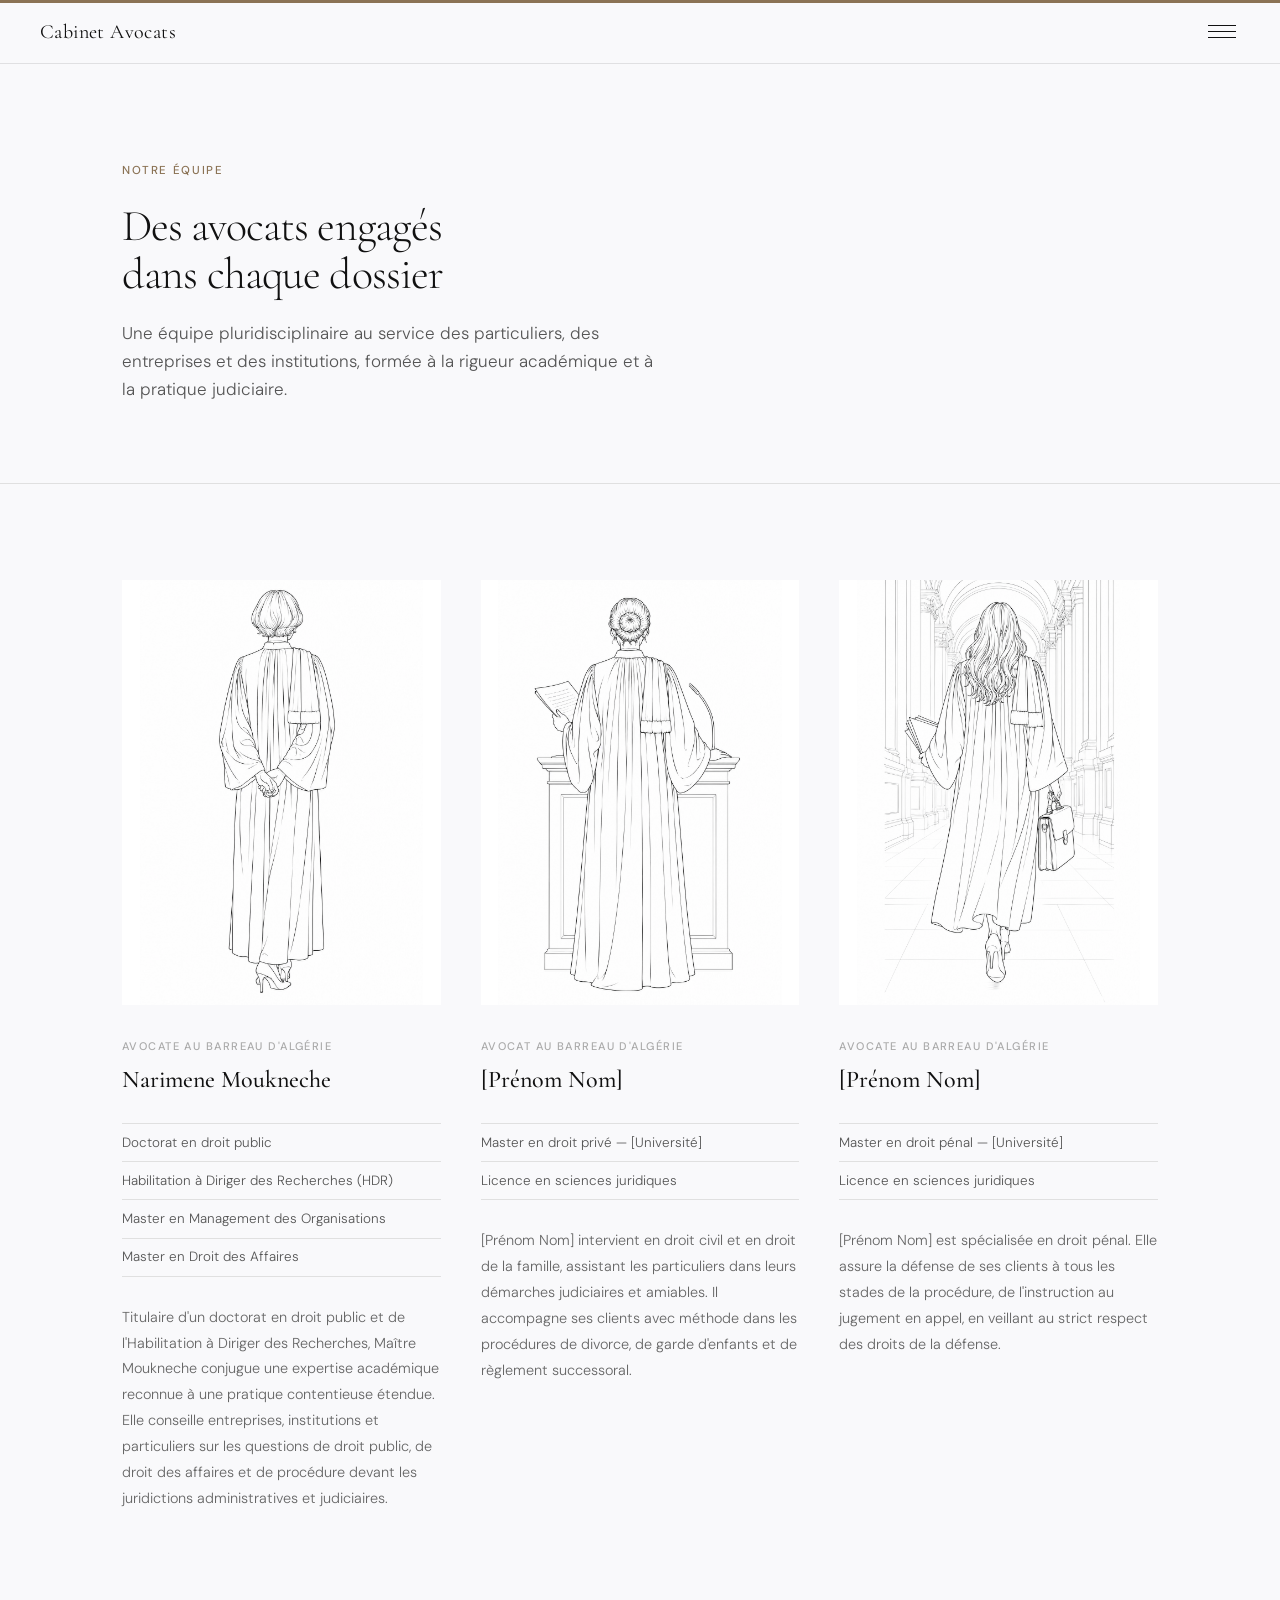
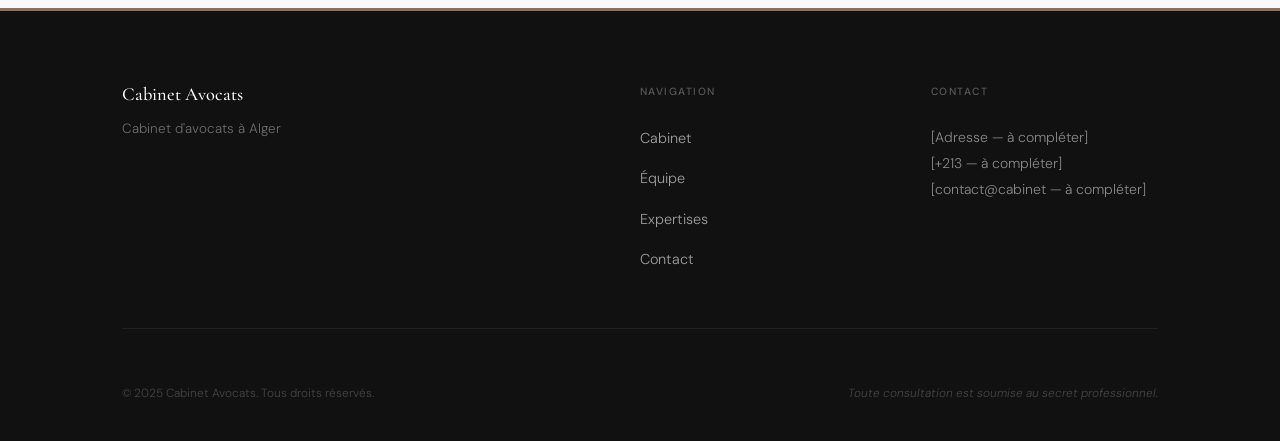
==== equipe.html @ 3588950a "Add files via upload" ====
<!DOCTYPE html>
<html lang="fr">
<head>
  <meta charset="UTF-8">
  <meta name="viewport" content="width=device-width, initial-scale=1.0">
  <meta name="description" content="L'équipe du Cabinet Avocats — Narimene Moukneche, docteure en droit public, et ses associés.">
  <title>Équipe — Cabinet Avocats</title>
  <link rel="stylesheet" href="style.css">
</head>
<body>

<!-- ══════════════════════════════════════
     NAVIGATION
     ══════════════════════════════════════ -->
<header>
  <a href="index.html" class="logo">Cabinet Avocats</a>
  <button class="burger" aria-label="Ouvrir le menu" aria-expanded="false">
    <span></span>
    <span></span>
    <span></span>
  </button>
</header>

<div class="menu-overlay" role="dialog" aria-modal="true" aria-label="Navigation principale">
  <div class="overlay-header">
    <a href="index.html" class="overlay-logo">Cabinet Avocats</a>
  </div>
  <nav>
    <ul>
      <li><a href="index.html"><span>Cabinet</span><span class="nav-num">01</span></a></li>
      <li><a href="equipe.html"><span>Équipe</span><span class="nav-num">02</span></a></li>
      <li><a href="expertises.html"><span>Expertises</span><span class="nav-num">03</span></a></li>
      <li><a href="contact.html"><span>Contact</span><span class="nav-num">04</span></a></li>
    </ul>
  </nav>
  <div class="overlay-footer">
    <div class="lang-switch">
      <span class="lang-btn active" data-lang="fr">FR</span>
      &nbsp;/&nbsp;
      <span class="lang-btn" data-lang="en">EN</span>
    </div>
  </div>
</div>

<!-- ══════════════════════════════════════
     EN-TÊTE DE PAGE
     ══════════════════════════════════════ -->
<header class="page-header">
  <div class="container">
    <span class="section-label" data-i18n="equipe.header.label">Notre équipe</span>
    <h1 data-i18n-html="equipe.header.h1">Des avocats engagés<br>dans chaque dossier</h1>
    <p data-i18n="equipe.header.p">
      Une équipe pluridisciplinaire au service des particuliers, des entreprises et des institutions,
      formée à la rigueur académique et à la pratique judiciaire.
    </p>
  </div>
</header>

<!-- ══════════════════════════════════════
     GRILLE ÉQUIPE
     ══════════════════════════════════════ -->
<section class="team-section">
  <div class="container">
    <div class="team-grid">

      <!-- Membre 1 — Narimene Moukneche -->
      <article class="team-member reveal">
        <div class="team-photo">
          <img src="images/avocat-1.png" alt="" class="team-photo-img">
        </div>
        <p class="team-role" data-i18n="member1.role">Avocate au Barreau d'Algérie</p>
        <h3 class="team-name">Narimene Moukneche</h3>
        <ul class="team-degrees">
          <li data-i18n="member1.degree1">Doctorat en droit public</li>
          <li data-i18n="member1.degree2">Habilitation à Diriger des Recherches (HDR)</li>
          <li data-i18n="member1.degree3">Master en Management des Organisations</li>
          <li data-i18n="member1.degree4">Master en Droit des Affaires</li>
        </ul>
        <p class="team-bio" data-i18n="member1.bio">
          Titulaire d'un doctorat en droit public et de l'Habilitation à Diriger des Recherches,
          Maître Moukneche conjugue une expertise académique reconnue à une pratique contentieuse étendue.
          Elle conseille entreprises, institutions et particuliers sur les questions de droit public,
          de droit des affaires et de procédure devant les juridictions administratives et judiciaires.
        </p>
      </article>

      <!-- Membre 2 — Placeholder -->
      <article class="team-member reveal">
        <div class="team-photo">
          <img src="images/avocat-2.png" alt="" class="team-photo-img">
        </div>
        <p class="team-role" data-i18n="member2.role">Avocat au Barreau d'Algérie</p>
        <h3 class="team-name">[Prénom Nom]</h3>
        <ul class="team-degrees">
          <li data-i18n="member2.degree1">Master en droit privé — [Université]</li>
          <li data-i18n="member2.degree2">Licence en sciences juridiques</li>
        </ul>
        <p class="team-bio" data-i18n="member2.bio">
          [Prénom Nom] intervient en droit civil et en droit de la famille, assistant les particuliers
          dans leurs démarches judiciaires et amiables. Il accompagne ses clients avec méthode dans
          les procédures de divorce, de garde d'enfants et de règlement successoral.
        </p>
      </article>

      <!-- Membre 3 — Placeholder -->
      <article class="team-member reveal">
        <div class="team-photo">
          <img src="images/avocat-3.png" alt="" class="team-photo-img">
        </div>
        <p class="team-role" data-i18n="member3.role">Avocate au Barreau d'Algérie</p>
        <h3 class="team-name">[Prénom Nom]</h3>
        <ul class="team-degrees">
          <li data-i18n="member3.degree1">Master en droit pénal — [Université]</li>
          <li data-i18n="member3.degree2">Licence en sciences juridiques</li>
        </ul>
        <p class="team-bio" data-i18n="member3.bio">
          [Prénom Nom] est spécialisée en droit pénal. Elle assure la défense de ses clients
          à tous les stades de la procédure, de l'instruction au jugement en appel,
          en veillant au strict respect des droits de la défense.
        </p>
      </article>

    </div>
  </div>
</section>

<!-- ══════════════════════════════════════
     FOOTER
     ══════════════════════════════════════ -->
<footer>
  <div class="container">
    <div class="footer-grid">

      <div class="footer-brand">
        <span class="footer-logo">Cabinet Avocats</span>
        <p class="footer-tagline" data-i18n="footer.tagline">Cabinet d'avocats à Alger</p>
      </div>

      <div>
        <p class="footer-col-title" data-i18n="footer.nav.title">Navigation</p>
        <ul class="footer-nav">
          <li><a href="index.html"      data-i18n="nav.cabinet">Cabinet</a></li>
          <li><a href="equipe.html"     data-i18n="nav.equipe">Équipe</a></li>
          <li><a href="expertises.html" data-i18n="nav.expertises">Expertises</a></li>
          <li><a href="contact.html"    data-i18n="nav.contact">Contact</a></li>
        </ul>
      </div>

      <div>
        <p class="footer-col-title" data-i18n="footer.contact.title">Contact</p>
        <div class="footer-contact-info">
          <p>[Adresse — à compléter]</p>
          <p>[+213 — à compléter]</p>
          <p>[contact@cabinet — à compléter]</p>
        </div>
      </div>

    </div>

    <div class="footer-bottom">
      <span class="footer-copy" data-i18n="footer.copy">© 2025 Cabinet Avocats. Tous droits réservés.</span>
      <span class="footer-confidential" data-i18n="footer.confidential">Toute consultation est soumise au secret professionnel.</span>
    </div>
  </div>
</footer>

<script src="i18n.js"></script>
<script src="nav.js"></script>
</body>
</html>
---- style.css ----
@import url('https://fonts.googleapis.com/css2?family=Cormorant+Garamond:ital,wght@0,300;0,400;0,500;1,300;1,400&family=DM+Sans:ital,opsz,wght@0,9..40,300;0,9..40,400;0,9..40,500;1,9..40,300&display=swap');

/* === RESET & BASE === */
*, *::before, *::after { box-sizing: border-box; margin: 0; padding: 0; }

:root {
  --bg: #F9F9FB;
  --text-title: #111111;
  --text-body: #333333;
  --accent: #8B7355;
  --border: #E0E0E0;
  --nav-bg: #FFFFFF;
  --dark: #111111;
  --photo-placeholder: #E8E8E8;
  --font-display: 'Cormorant Garamond', Georgia, serif;
  --font-body: 'DM Sans', Helvetica, sans-serif;
  --max-width: 1100px;
}

html { scroll-behavior: smooth; }

body {
  font-family: var(--font-body);
  font-weight: 300;
  color: #111111;
  background: #F9F9FB;
  -webkit-font-smoothing: antialiased;
  -moz-osx-font-smoothing: grayscale;
}

/* ─── Barre accent fixe en haut ─── */
body::before {
  content: '';
  position: fixed;
  top: 0; left: 0; right: 0;
  height: 3px;
  background: var(--accent);
  z-index: 9999;
}

a { color: inherit; text-decoration: none; }
svg { display: block; }
img { display: block; max-width: 100%; }
input, textarea, select, button {
  border-radius: 0;
  -webkit-border-radius: 0;
  font-family: var(--font-body);
}

/* === TYPOGRAPHY === */

h1 {
  font-family: var(--font-display);
  font-size: 52px;
  font-weight: 300;
  line-height: 1.1;
  letter-spacing: -0.02em;
  color: #111111;
}

h1 em, h1 i {
  font-style: italic;
  font-weight: 300;
  color: #444444;
}

h2 {
  font-family: var(--font-display);
  font-size: 32px;
  font-weight: 400;
  line-height: 1.25;
  letter-spacing: 0.01em;
  color: #111111;
}

h3 {
  font-family: var(--font-display);
  font-size: 24px;
  font-weight: 300;
  font-style: italic;
  line-height: 1.3;
  color: #333333;
}

p, li, td, label, input, textarea {
  font-family: var(--font-body);
  font-size: 15px;
  font-weight: 300;
  line-height: 1.75;
  color: #333333;
}

small, .caption, .mention {
  font-family: var(--font-body);
  font-size: 12px;
  font-weight: 300;
  letter-spacing: 0.04em;
  color: #888888;
}

/* === LAYOUT === */
.container { max-width: var(--max-width); margin: 0 auto; padding: 0 2rem; }
section { padding: 120px 0; }

/* === SCROLL ANIMATIONS === */
.reveal {
  opacity: 0;
  transform: translateY(20px);
  transition: opacity 0.6s ease, transform 0.6s ease;
}

.reveal.visible {
  opacity: 1;
  transform: none;
}

@media (prefers-reduced-motion: reduce) {
  .reveal { opacity: 1 !important; transform: none !important; transition: none !important; }
}

/* === SECTION LABEL === */
.section-label {
  font-size: 0.72rem;
  font-weight: 500;
  text-transform: uppercase;
  letter-spacing: 0.14em;
  color: var(--accent);
  display: block;
}

/* === NAVIGATION === */

header:not(.page-header) {
  position: fixed;
  top: 0;
  left: 0;
  right: 0;
  z-index: 160;
  background: #F9F9FB;
  border-bottom: 0.5px solid rgba(0,0,0,0.1);
  display: flex;
  align-items: center;
  justify-content: space-between;
  padding: 0 2.5rem;
  height: 64px;
}

.logo {
  font-family: var(--font-display);
  font-size: 20px;
  font-weight: 400;
  letter-spacing: 0.02em;
  color: #111111;
  text-decoration: none;
}

.burger {
  display: flex;
  flex-direction: column;
  gap: 5px;
  cursor: pointer;
  padding: 4px;
  background: none;
  border: none;
  z-index: 200;
}

.burger span {
  display: block;
  width: 28px;
  height: 1px;
  background: #111111;
  transition: all 0.4s cubic-bezier(0.76, 0, 0.24, 1);
  transform-origin: center;
}

.burger.open span:nth-child(1) { transform: translateY(6px) rotate(45deg); }
.burger.open span:nth-child(2) { opacity: 0; transform: scaleX(0); }
.burger.open span:nth-child(3) { transform: translateY(-6px) rotate(-45deg); }

.menu-overlay {
  position: fixed;
  inset: 0;
  background: #F9F9FB;
  z-index: 150;
  display: flex;
  flex-direction: column;
  justify-content: center;
  padding: 4rem 2.5rem;
  opacity: 0;
  pointer-events: none;
  transition: opacity 0.5s cubic-bezier(0.76, 0, 0.24, 1);
}

.menu-overlay.open {
  opacity: 1;
  pointer-events: all;
}

.menu-overlay .overlay-header {
  position: absolute;
  top: 0;
  left: 0;
  right: 0;
  height: 64px;
  display: flex;
  align-items: center;
  justify-content: space-between;
  padding: 0 2.5rem;
  border-bottom: 0.5px solid rgba(0,0,0,0.1);
}

.menu-overlay .overlay-logo {
  font-family: var(--font-display);
  font-size: 20px;
  font-weight: 400;
  color: #111111;
  text-decoration: none;
}

.menu-overlay nav ul {
  list-style: none;
  margin: 0;
  padding: 0;
}

.menu-overlay nav ul li {
  border-bottom: 0.5px solid rgba(0,0,0,0.1);
  overflow: hidden;
}

.menu-overlay nav ul li:first-child { border-top: 0.5px solid rgba(0,0,0,0.1); }

.menu-overlay nav ul li a {
  display: flex;
  align-items: baseline;
  justify-content: space-between;
  padding: 1.1rem 0;
  text-decoration: none;
  font-family: var(--font-display);
  font-size: 36px;
  font-weight: 300;
  color: #111111;
  transform: translateY(40px);
  opacity: 0;
  transition: transform 0.5s cubic-bezier(0.76, 0, 0.24, 1),
              opacity 0.5s cubic-bezier(0.76, 0, 0.24, 1);
}

.menu-overlay.open nav ul li a {
  transform: translateY(0);
  opacity: 1;
}

.menu-overlay nav ul li:nth-child(1) a { transition-delay: 0.05s; }
.menu-overlay nav ul li:nth-child(2) a { transition-delay: 0.10s; }
.menu-overlay nav ul li:nth-child(3) a { transition-delay: 0.15s; }
.menu-overlay nav ul li:nth-child(4) a { transition-delay: 0.20s; }

.menu-overlay nav ul li a:hover { font-style: italic; color: #555555; }

.menu-overlay nav ul li a .nav-num {
  font-family: var(--font-body);
  font-size: 11px;
  font-weight: 300;
  color: #aaaaaa;
  letter-spacing: 0.05em;
  font-style: normal;
}

.menu-overlay .overlay-footer {
  position: absolute;
  bottom: 2.5rem;
  left: 2.5rem;
  right: 2.5rem;
  display: flex;
  justify-content: space-between;
  align-items: center;
  border-top: 0.5px solid rgba(0,0,0,0.1);
  padding-top: 1.5rem;
}

.lang-switch {
  font-family: var(--font-body);
  font-size: 12px;
  font-weight: 300;
  letter-spacing: 0.08em;
  color: #888888;
}

.lang-btn {
  background: none;
  border: none;
  cursor: pointer;
  padding: 0;
  font-family: inherit;
  font-size: inherit;
  letter-spacing: inherit;
  color: inherit;
}

.lang-btn.active { font-weight: 500; color: #111111; }

main, .page-content { padding-top: 64px; }

/* === HERO === */

.hero {
  padding: 200px 0 140px;
  border-bottom: 1px solid var(--border);
  position: relative;
  overflow: hidden;
  text-align: center;
}

/* Filigrane Balance — positionné à droite */
.hero-watermark {
  position: absolute;
  right: -80px;
  top: 50%;
  transform: translateY(-50%);
  opacity: 0.042;
  pointer-events: none;
  color: var(--accent);
}

.hero-inner { position: relative; z-index: 1; }

/* Eyebrow avec filets décoratifs de chaque côté */
.hero-eyebrow {
  display: inline-flex;
  align-items: center;
  gap: 1.25rem;
  font-size: 0.72rem;
  font-weight: 500;
  text-transform: uppercase;
  letter-spacing: 0.15em;
  color: #888;
  margin-bottom: 2.5rem;
}

.hero-eyebrow::before,
.hero-eyebrow::after {
  content: '';
  display: block;
  width: 60px;
  border-top: 1px solid var(--border);
  flex-shrink: 0;
}

.hero h1 {
  font-size: clamp(3rem, 5.5vw, 4.5rem);
  max-width: 820px;
  margin: 0 auto 1.75rem;
}

.hero-subtitle {
  font-size: 1.1rem;
  line-height: 1.65;
  color: #666;
  max-width: 480px;
  margin: 0 auto 3.25rem;
}

/* CTA hero — bouton avec bordure franche */
.hero-cta {
  display: inline-flex;
  align-items: center;
  gap: 0.8rem;
  font-size: 0.79rem;
  font-weight: 500;
  letter-spacing: 0.1em;
  text-transform: uppercase;
  color: var(--text-title);
  border: 1.5px solid var(--text-title);
  padding: 1rem 2.5rem;
  transition: background 0.25s ease, color 0.25s ease;
}

.hero-cta:hover { background: var(--text-title); color: #fff; }
.hero-cta:hover .cta-arrow { transform: translateX(4px); }

.cta-arrow {
  display: inline-flex;
  transition: transform 0.25s ease;
}

/* CTA texte souligné (pour les teasers) */
.cta-link {
  display: inline-flex;
  align-items: center;
  gap: 0.6rem;
  font-size: 0.78rem;
  font-weight: 500;
  letter-spacing: 0.08em;
  text-transform: uppercase;
  color: var(--text-title);
  border-bottom: 1.5px solid var(--text-title);
  padding-bottom: 3px;
  transition: color 0.25s ease, border-color 0.25s ease;
}

.cta-link:hover { color: var(--accent); border-color: var(--accent); }
.cta-link:hover .cta-arrow { transform: translateX(4px); }

/* === INTRO — 2 colonnes === */

.section-intro {
  border-bottom: 1px solid var(--border);
}

.intro-grid {
  display: grid;
  grid-template-columns: 55fr 45fr;
  gap: 6rem;
  align-items: center;
}

.intro-text-col .section-label { margin-bottom: 1.75rem; }
.intro-text-col h2 { margin-bottom: 2rem; }

.intro-text {
  font-size: 1.05rem;
  line-height: 1.85;
  text-align: justify;
  color: var(--text-body);
}

.intro-visual-col {
  display: flex;
  flex-direction: column;
  align-items: center;
  gap: 2.5rem;
  border-left: 1px solid var(--border);
  padding-left: 4rem;
}

.intro-ornament { color: var(--accent); opacity: 0.7; }

.intro-quote {
  font-family: var(--font-display);
  font-size: 1.1rem;
  font-style: italic;
  color: #888;
  text-align: center;
  line-height: 1.75;
  max-width: 260px;
  white-space: pre-line;
}

/* === TEASERS === */

.teasers { padding: 0; }

.teaser-grid {
  display: grid;
  grid-template-columns: 1fr 1fr;
  border-bottom: 1px solid var(--border);
}

.teaser-card {
  padding: 5rem 3.5rem;
  border-right: 1px solid var(--border);
  border-left: 3px solid transparent;
  position: relative;
  overflow: hidden;
  transition: background 0.25s ease, border-left-color 0.3s ease;
}

.teaser-card:last-child { border-right: none; }

.teaser-card:hover {
  background: #fff;
  border-left-color: var(--accent);
}

/* Grand numéro en filigrane de fond */
.teaser-number {
  position: absolute;
  bottom: -2rem;
  right: 1.5rem;
  font-family: var(--font-display);
  font-size: 9rem;
  font-weight: 600;
  color: var(--text-title);
  opacity: 0.03;
  line-height: 1;
  pointer-events: none;
  user-select: none;
}

.teaser-card .section-label { margin-bottom: 1.5rem; }

.teaser-card h3 {
  font-family: var(--font-display);
  font-size: 1.75rem;
  font-weight: 400;
  color: var(--text-title);
  margin-bottom: 1.25rem;
  line-height: 1.3;
}

.teaser-card > p {
  font-size: 0.9375rem;
  color: #666;
  line-height: 1.7;
  margin-bottom: 2.5rem;
}

/* === EN-TÊTE DE PAGE INTÉRIEURE === */

.page-header {
  padding: 163px 0 80px;
  border-bottom: 1px solid var(--border);
}

.page-header .section-label { margin-bottom: 1.5rem; }

.page-header h1 {
  font-size: 2.75rem;
  max-width: 620px;
  margin-bottom: 1.25rem;
}

.page-header p {
  font-size: 1.0625rem;
  color: #555;
  max-width: 540px;
  line-height: 1.65;
}

/* === ÉQUIPE === */

.team-section { padding: 96px 0; }

.team-grid {
  display: grid;
  grid-template-columns: repeat(3, 1fr);
  gap: 3.5rem 2.5rem;
}

.team-photo {
  width: 100%;
  aspect-ratio: 3 / 4;
  background: #FFFFFF;
  margin-bottom: 2rem;
  position: relative;
  overflow: hidden;
}

.team-photo-img {
  width: 100%;
  height: 100%;
  object-fit: contain;
  object-position: center bottom;
  mix-blend-mode: multiply;
  display: block;
}

.team-photo-ornament {
  position: absolute;
  bottom: 1.25rem;
  right: 1.25rem;
  opacity: 0.15;
}

.team-role {
  font-size: 0.69rem;
  font-weight: 500;
  text-transform: uppercase;
  letter-spacing: 0.13em;
  color: #aaa;
  margin-bottom: 0.5rem;
}

.team-name {
  font-family: var(--font-display);
  font-size: 1.5rem;
  font-weight: 500;
  font-style: normal;
  color: var(--text-title);
  margin-bottom: 1.75rem;
}

.team-degrees {
  list-style: none;
  border-top: 1px solid var(--border);
  margin-bottom: 1.75rem;
}

.team-degrees li {
  font-size: 0.84rem;
  color: #555;
  padding: 0.55rem 0;
  border-bottom: 1px solid var(--border);
  line-height: 1.45;
}

.team-bio { font-size: 0.9rem; color: #666; line-height: 1.8; }

/* === EXPERTISES === */

.expertise-section { padding: 96px 0; }

.expertise-grid {
  display: grid;
  grid-template-columns: repeat(3, 1fr);
  border: 1px solid var(--border);
}

.expertise-card {
  background: #fff;
  padding: 3rem 2.25rem;
  border-right: 1px solid var(--border);
  border-bottom: 1px solid var(--border);
  position: relative;
  overflow: hidden;
  transition: background 0.25s ease;
}

/* Filet accent gauche au hover */
.expertise-card::before {
  content: '';
  position: absolute;
  left: 0; top: 0; bottom: 0;
  width: 3px;
  background: var(--accent);
  transform: scaleY(0);
  transform-origin: bottom;
  transition: transform 0.32s ease;
}

.expertise-card:nth-child(3n)   { border-right: none; }
.expertise-card:nth-child(n+4)  { border-bottom: none; }

.expertise-card:hover             { background: #FDFCFA; z-index: 1; }
.expertise-card:hover::before     { transform: scaleY(1); }

.expertise-icon { color: var(--accent); margin-bottom: 1.75rem; }

.expertise-card h3  { font-size: 1.1875rem; margin-bottom: 0.75rem; }
.expertise-card p   { font-size: 0.9rem; color: #666; line-height: 1.65; }

/* === CONTACT === */

.contact-section { padding: 96px 0; }

.contact-grid {
  display: grid;
  grid-template-columns: 5fr 7fr;
  gap: 7rem;
  align-items: start;
}

.contact-info .section-label { margin-bottom: 1.5rem; }
.contact-info h2 { margin-bottom: 3rem; }

.contact-detail { margin-bottom: 2rem; }

.contact-detail-label {
  font-size: 0.65rem;
  font-weight: 500;
  text-transform: uppercase;
  letter-spacing: 0.11em;
  color: #bbb;
  margin-bottom: 0.35rem;
}

.contact-detail p { font-size: 0.9375rem; color: var(--text-body); }

.contact-confidential {
  font-size: 0.8rem;
  color: #bbb;
  font-style: italic;
  margin-top: 3rem;
  padding-top: 2rem;
  border-top: 1px solid var(--border);
  line-height: 1.6;
}

/* === FORMULAIRE === */

.form-fields { display: flex; flex-direction: column; gap: 2.5rem; }

.form-row { display: grid; grid-template-columns: 1fr 1fr; gap: 2rem; }

.form-field label {
  display: block;
  font-size: 0.65rem;
  font-weight: 500;
  text-transform: uppercase;
  letter-spacing: 0.1em;
  color: #aaa;
  margin-bottom: 0.625rem;
}

.form-field input,
.form-field select,
.form-field textarea {
  width: 100%;
  background: transparent;
  border: none;
  border-bottom: 1px solid var(--border);
  padding: 0.5rem 0;
  font-size: 1rem;
  color: var(--text-body);
  outline: none;
  appearance: none;
  -webkit-appearance: none;
  transition: border-color 0.25s ease;
}

.form-field input:focus,
.form-field select:focus,
.form-field textarea:focus { border-bottom-color: var(--text-title); }

.form-field input::placeholder,
.form-field textarea::placeholder { color: #ccc; font-size: 0.9375rem; }

.form-field textarea { resize: vertical; min-height: 130px; padding-top: 0.5rem; line-height: 1.6; }

.form-footer {
  display: flex;
  align-items: center;
  justify-content: space-between;
  flex-wrap: wrap;
  gap: 1rem;
}

.btn-submit {
  display: inline-flex;
  align-items: center;
  gap: 0.75rem;
  font-size: 0.78rem;
  font-weight: 500;
  letter-spacing: 0.09em;
  text-transform: uppercase;
  color: var(--text-title);
  background: none;
  border: 1.5px solid var(--text-title);
  padding: 0.9rem 2.5rem;
  cursor: pointer;
  transition: background 0.25s ease, color 0.25s ease;
}

.btn-submit:hover { background: var(--text-title); color: #fff; }

.form-note { font-size: 0.78rem; color: #ccc; }

.form-success {
  display: none;
  padding: 1.5rem 0;
  font-size: 1rem;
  color: var(--accent);
}

/* === FOOTER SOMBRE === */

footer {
  background: var(--dark);
  border-top: 3px solid var(--accent);
  padding: 4.5rem 0 2.5rem;
}

.footer-grid {
  display: grid;
  grid-template-columns: 2fr 1fr 1fr;
  gap: 4rem;
  margin-bottom: 3.5rem;
  padding-bottom: 3.5rem;
  border-bottom: 1px solid rgba(255, 255, 255, 0.07);
}

.footer-logo {
  font-family: var(--font-display);
  font-size: 1.15rem;
  font-weight: 500;
  color: #fff;
  display: block;
  margin-bottom: 0.875rem;
}

.footer-tagline {
  font-size: 0.84rem;
  color: rgba(255, 255, 255, 0.38);
  line-height: 1.5;
  max-width: 220px;
}

.footer-col-title {
  font-size: 0.65rem;
  font-weight: 500;
  text-transform: uppercase;
  letter-spacing: 0.14em;
  color: rgba(255, 255, 255, 0.3);
  margin-bottom: 1.5rem;
}

.footer-nav {
  list-style: none;
  display: flex;
  flex-direction: column;
  gap: 0.875rem;
}

.footer-nav a {
  font-size: 0.9rem;
  color: rgba(255, 255, 255, 0.6);
  transition: color 0.25s ease;
}

.footer-nav a:hover { color: var(--accent); }

.footer-contact-info p {
  font-size: 0.875rem;
  color: rgba(255, 255, 255, 0.5);
  line-height: 1.85;
}

.footer-bottom {
  display: flex;
  align-items: center;
  justify-content: space-between;
  gap: 2rem;
  flex-wrap: wrap;
}

.footer-copy,
.footer-confidential {
  font-size: 0.74rem;
  color: rgba(255, 255, 255, 0.22);
}

.footer-confidential { font-style: italic; }

/* === RESPONSIVE === */

@media (max-width: 1024px) {
  .expertise-grid { grid-template-columns: repeat(2, 1fr); }
  .expertise-card:nth-child(3n)  { border-right: 1px solid var(--border); }
  .expertise-card:nth-child(2n)  { border-right: none; }
  .expertise-card:nth-child(n+4) { border-bottom: 1px solid var(--border); }
  .expertise-card:nth-child(n+5) { border-bottom: none; }

  .intro-grid { grid-template-columns: 1fr; gap: 3rem; }
  .intro-visual-col { flex-direction: row; border-left: none; border-top: 1px solid var(--border); padding-left: 0; padding-top: 3rem; }

  .footer-grid { grid-template-columns: 1fr 1fr; }
}

@media (max-width: 768px) {
  h1 { font-size: 2.25rem; letter-spacing: -0.01em; }
  h2 { font-size: 1.75rem; }
  h3 { font-size: 1.25rem; }

  section { padding: 72px 0; }
  .hero { padding: 148px 0 80px; }
  .hero h1 { font-size: 2.25rem; }
  .hero-eyebrow::before, .hero-eyebrow::after { width: 30px; }
  .hero-watermark { display: none; }
  .page-header { padding: 130px 0 52px; }
  .page-header h1 { font-size: 2rem; }
  .team-section, .expertise-section, .contact-section { padding: 64px 0; }

  .intro-visual-col { display: none; }

  .team-grid { grid-template-columns: 1fr; gap: 4rem; }

  .expertise-grid { grid-template-columns: 1fr; }
  .expertise-card { border-right: none !important; border-bottom: 1px solid var(--border) !important; }
  .expertise-card:last-child { border-bottom: none !important; }

  .teaser-grid { grid-template-columns: 1fr; }
  .teaser-card { border-right: none; border-bottom: 1px solid var(--border); border-left: 3px solid transparent; }
  .teaser-card:last-child { border-bottom: none; }

  .contact-grid { grid-template-columns: 1fr; gap: 3.5rem; }
  .form-row { grid-template-columns: 1fr; gap: 2.5rem; }

  .footer-grid { grid-template-columns: 1fr; gap: 2.5rem; }
  .footer-bottom { flex-direction: column; text-align: center; gap: 0.6rem; }
}

/* === ILLUSTRATIONS === */

.hero-themis {
  position: absolute;
  right: 6%;
  bottom: 0;
  height: 88%;
  width: auto;
  mix-blend-mode: multiply;
  opacity: 0.5;
  pointer-events: none;
  user-select: none;
}

.intro-balance-img {
  width: 180px;
  height: auto;
  mix-blend-mode: multiply;
  opacity: 0.82;
  display: block;
}

@media (max-width: 768px) {
  .hero-themis { display: none; }
}

@media (max-width: 480px) {
  .hero-eyebrow::before,
  .hero-eyebrow::after { display: none; }
  .hero-eyebrow { gap: 0; }

  .menu-overlay nav ul li a { font-size: 28px; padding: 0.9rem 0; }
}
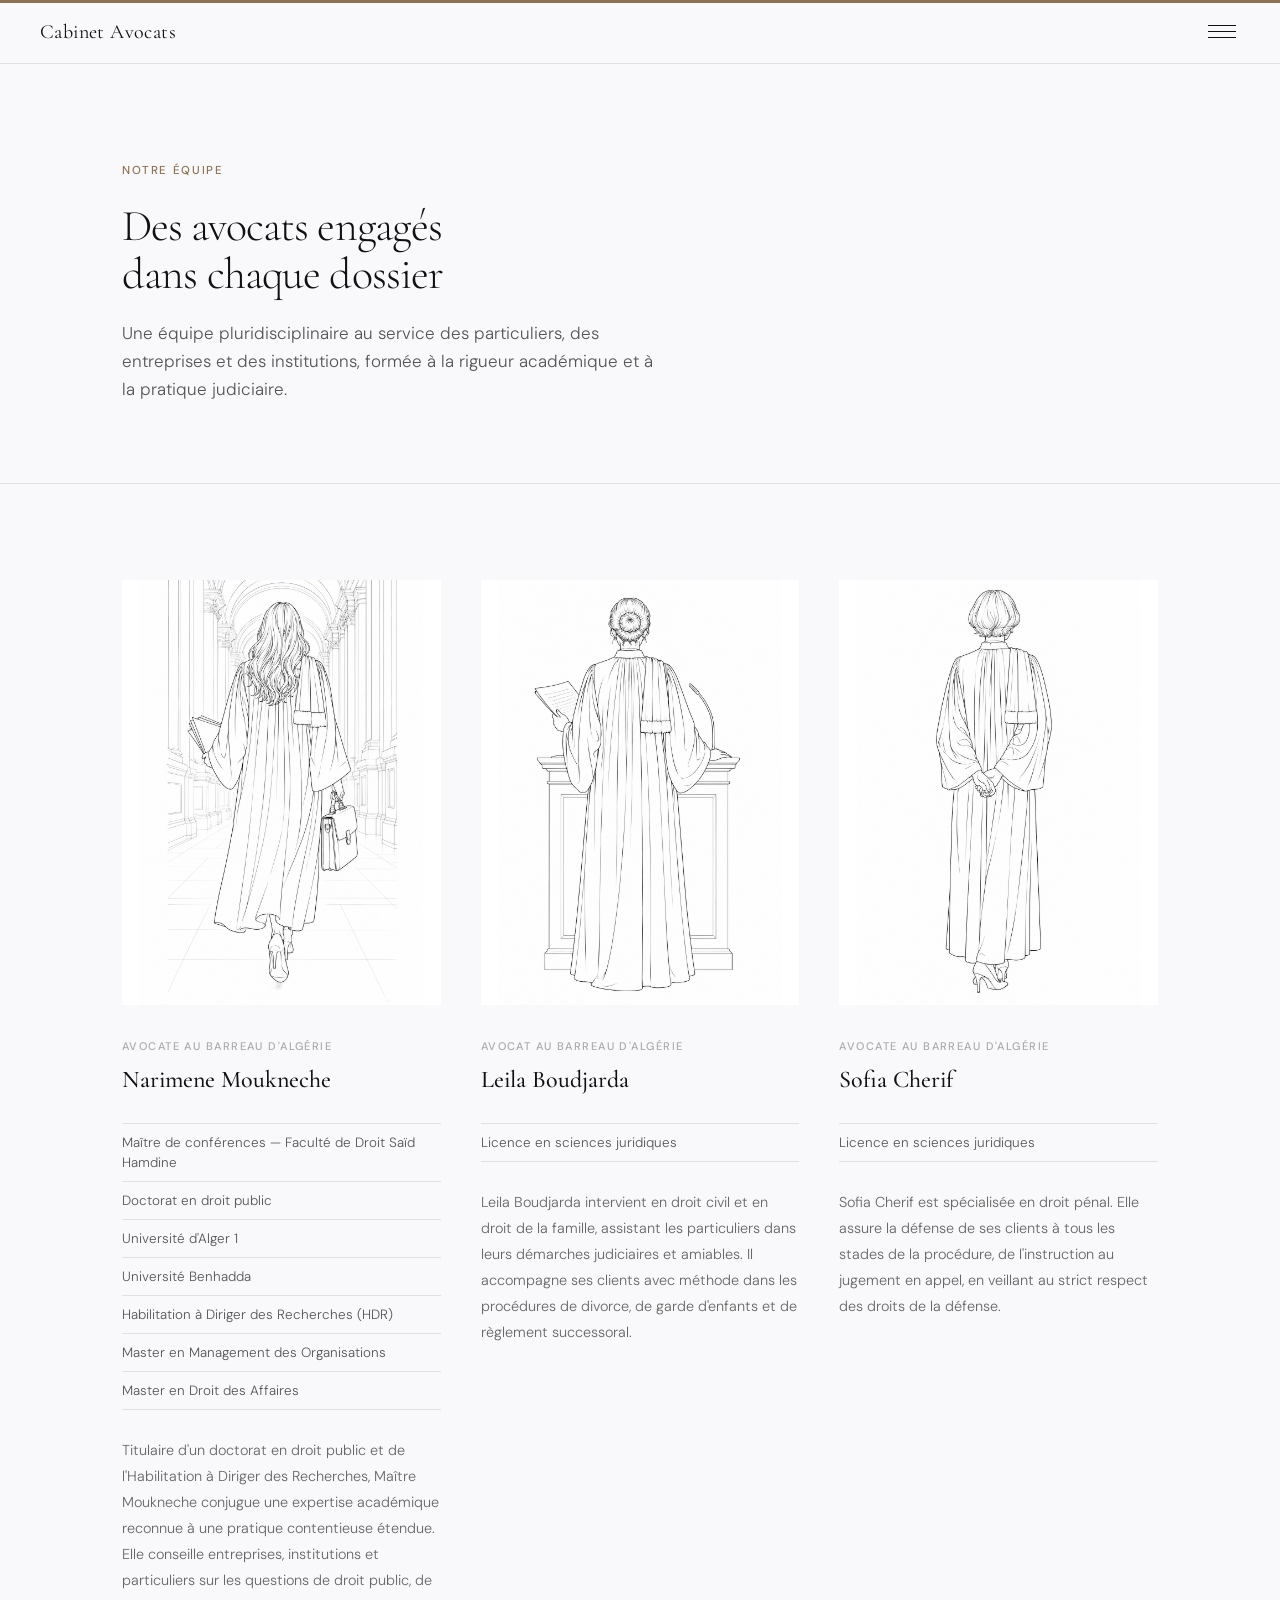
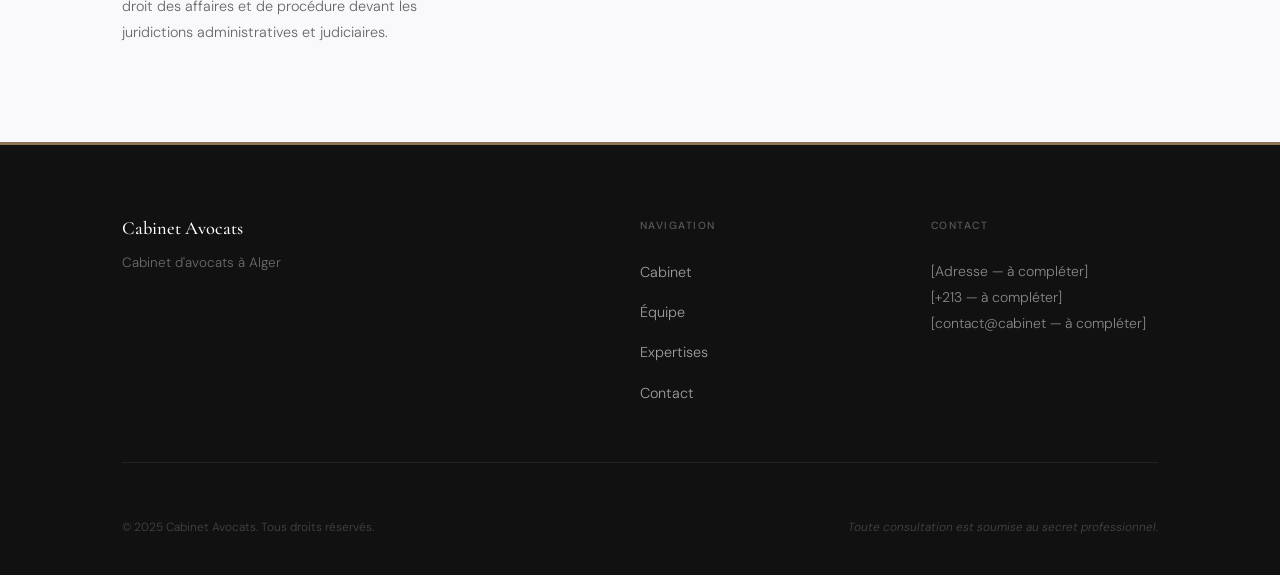
==== commit 030dfeff: "Add files via upload" ====
--- a/equipe.html
+++ b/equipe.html
@@ -66,12 +66,15 @@
       <!-- Membre 1 — Narimene Moukneche -->
       <article class="team-member reveal">
         <div class="team-photo">
-          <img src="images/avocat-1.png" alt="" class="team-photo-img">
+          <img src="images/avocat-3.png" alt="" class="team-photo-img">
         </div>
         <p class="team-role" data-i18n="member1.role">Avocate au Barreau d'Algérie</p>
         <h3 class="team-name">Narimene Moukneche</h3>
         <ul class="team-degrees">
+          <li data-i18n="member1.degree0">Maître de conférences — Faculté de Droit Saïd Hamdine</li>
           <li data-i18n="member1.degree1">Doctorat en droit public</li>
+          <li data-i18n="member1.degree5">Université d'Alger 1</li>
+          <li data-i18n="member1.degree6">Université Benhadda</li>
           <li data-i18n="member1.degree2">Habilitation à Diriger des Recherches (HDR)</li>
           <li data-i18n="member1.degree3">Master en Management des Organisations</li>
           <li data-i18n="member1.degree4">Master en Droit des Affaires</li>
@@ -84,37 +87,35 @@
         </p>
       </article>
 
-      <!-- Membre 2 — Placeholder -->
+      <!-- Membre 2 — Leila Boudjarda -->
       <article class="team-member reveal">
         <div class="team-photo">
           <img src="images/avocat-2.png" alt="" class="team-photo-img">
         </div>
-        <p class="team-role" data-i18n="member2.role">Avocat au Barreau d'Algérie</p>
-        <h3 class="team-name">[Prénom Nom]</h3>
+        <p class="team-role" data-i18n="member2.role">Avocate au Barreau d'Algérie</p>
+        <h3 class="team-name">Leila Boudjarda</h3>
         <ul class="team-degrees">
-          <li data-i18n="member2.degree1">Master en droit privé — [Université]</li>
           <li data-i18n="member2.degree2">Licence en sciences juridiques</li>
         </ul>
         <p class="team-bio" data-i18n="member2.bio">
-          [Prénom Nom] intervient en droit civil et en droit de la famille, assistant les particuliers
-          dans leurs démarches judiciaires et amiables. Il accompagne ses clients avec méthode dans
-          les procédures de divorce, de garde d'enfants et de règlement successoral.
+          Leila Boudjarda est spécialisée en droit civil et en droit de la famille. Elle assure
+          la défense de ses clients à tous les stades de la procédure, les accompagnant avec méthode
+          dans les procédures de divorce, de garde d'enfants et de règlement successoral.
         </p>
       </article>
 
-      <!-- Membre 3 — Placeholder -->
+      <!-- Membre 3 — Sofia Cherif -->
       <article class="team-member reveal">
         <div class="team-photo">
-          <img src="images/avocat-3.png" alt="" class="team-photo-img">
+          <img src="images/avocat-1.png" alt="" class="team-photo-img">
         </div>
         <p class="team-role" data-i18n="member3.role">Avocate au Barreau d'Algérie</p>
-        <h3 class="team-name">[Prénom Nom]</h3>
+        <h3 class="team-name">Sofia Cherif</h3>
         <ul class="team-degrees">
-          <li data-i18n="member3.degree1">Master en droit pénal — [Université]</li>
           <li data-i18n="member3.degree2">Licence en sciences juridiques</li>
         </ul>
         <p class="team-bio" data-i18n="member3.bio">
-          [Prénom Nom] est spécialisée en droit pénal. Elle assure la défense de ses clients
+          Sofia Cherif est spécialisée en droit pénal. Elle assure la défense de ses clients
           à tous les stades de la procédure, de l'instruction au jugement en appel,
           en veillant au strict respect des droits de la défense.
         </p>
--- a/style.css
+++ b/style.css
@@ -602,44 +602,103 @@
 
 .expertise-section { padding: 96px 0; }
 
-.expertise-grid {
-  display: grid;
-  grid-template-columns: repeat(3, 1fr);
-  border: 1px solid var(--border);
+.expertises-swiper {
+  width: 100%;
+  padding: 40px 0 80px;
+}
+
+.swiper-slide {
+  height: auto;
+  display: flex;
+  justify-content: center;
 }
 
 .expertise-card {
-  background: #fff;
-  padding: 3rem 2.25rem;
-  border-right: 1px solid var(--border);
-  border-bottom: 1px solid var(--border);
+  width: 280px;
+  background-size: cover;
+  background-position: center;
+  border: 0.5px solid rgba(0,0,0,0.08);
+  border-radius: 16px;
+  padding: 3rem 2.5rem 2.5rem;
+  height: 480px;
+  display: flex;
+  flex-direction: column;
+  justify-content: flex-end;
   position: relative;
   overflow: hidden;
-  transition: background 0.25s ease;
-}
-
-/* Filet accent gauche au hover */
+}
+
 .expertise-card::before {
   content: '';
   position: absolute;
-  left: 0; top: 0; bottom: 0;
-  width: 3px;
-  background: var(--accent);
-  transform: scaleY(0);
-  transform-origin: bottom;
-  transition: transform 0.32s ease;
-}
-
-.expertise-card:nth-child(3n)   { border-right: none; }
-.expertise-card:nth-child(n+4)  { border-bottom: none; }
-
-.expertise-card:hover             { background: #FDFCFA; z-index: 1; }
-.expertise-card:hover::before     { transform: scaleY(1); }
-
-.expertise-icon { color: var(--accent); margin-bottom: 1.75rem; }
-
-.expertise-card h3  { font-size: 1.1875rem; margin-bottom: 0.75rem; }
-.expertise-card p   { font-size: 0.9rem; color: #666; line-height: 1.65; }
+  inset: 0;
+  background: rgba(0,0,0,0.35);
+  border-radius: 16px;
+  z-index: 0;
+}
+
+@media (max-width: 767px) {
+  .expertise-card { width: min(280px, 85vw); }
+}
+
+.card-num {
+  position: absolute;
+  top: 2rem;
+  left: 2.5rem;
+  font-family: var(--font-body);
+  font-size: 11px;
+  font-weight: 300;
+  letter-spacing: 0.1em;
+  color: rgba(255,255,255,0.6);
+  z-index: 1;
+}
+
+.expertise-card h3 {
+  font-family: var(--font-display);
+  font-size: 26px;
+  font-weight: 300;
+  font-style: normal;
+  line-height: 1.2;
+  color: #FFFFFF;
+  margin: 0 0 1rem;
+  position: relative;
+  z-index: 1;
+}
+
+.swiper-slide-active .expertise-card h3 {
+  font-style: italic;
+}
+
+.expertise-card p {
+  font-family: var(--font-body);
+  font-size: 14px;
+  font-weight: 300;
+  line-height: 1.7;
+  color: #FFFFFF;
+  margin: 0;
+  position: relative;
+  z-index: 1;
+}
+
+.swiper-button-prev,
+.swiper-button-next {
+  color: #111111;
+}
+
+.swiper-button-prev::after,
+.swiper-button-next::after {
+  font-size: 14px;
+}
+
+.swiper-pagination-bullet {
+  background: #111111;
+  opacity: 0.2;
+}
+
+.swiper-pagination-bullet-active {
+  opacity: 1;
+  background: #C9A96E;
+}
 
 /* === CONTACT === */
 
@@ -836,12 +895,6 @@
 /* === RESPONSIVE === */
 
 @media (max-width: 1024px) {
-  .expertise-grid { grid-template-columns: repeat(2, 1fr); }
-  .expertise-card:nth-child(3n)  { border-right: 1px solid var(--border); }
-  .expertise-card:nth-child(2n)  { border-right: none; }
-  .expertise-card:nth-child(n+4) { border-bottom: 1px solid var(--border); }
-  .expertise-card:nth-child(n+5) { border-bottom: none; }
-
   .intro-grid { grid-template-columns: 1fr; gap: 3rem; }
   .intro-visual-col { flex-direction: row; border-left: none; border-top: 1px solid var(--border); padding-left: 0; padding-top: 3rem; }
 
@@ -865,10 +918,6 @@
   .intro-visual-col { display: none; }
 
   .team-grid { grid-template-columns: 1fr; gap: 4rem; }
-
-  .expertise-grid { grid-template-columns: 1fr; }
-  .expertise-card { border-right: none !important; border-bottom: 1px solid var(--border) !important; }
-  .expertise-card:last-child { border-bottom: none !important; }
 
   .teaser-grid { grid-template-columns: 1fr; }
   .teaser-card { border-right: none; border-bottom: 1px solid var(--border); border-left: 3px solid transparent; }
@@ -914,3 +963,29 @@
 
   .menu-overlay nav ul li a { font-size: 28px; padding: 0.9rem 0; }
 }
+
+.swiper-button-prev,
+.swiper-button-next {
+  width: 40px;
+  height: 40px;
+  color: #111111 !important;
+  opacity: 1 !important;
+  visibility: visible !important;
+  background: rgba(255, 255, 255, 0.88);
+  border: 0.5px solid rgba(0, 0, 0, 0.12);
+  backdrop-filter: blur(4px);
+}
+
+.swiper-button-prev::after,
+.swiper-button-next::after {
+  font-size: 13px !important;
+  font-weight: 400;
+}
+
+.swiper-button-prev {
+  left: 1.5rem;
+}
+
+.swiper-button-next {
+  right: 1.5rem;
+}
